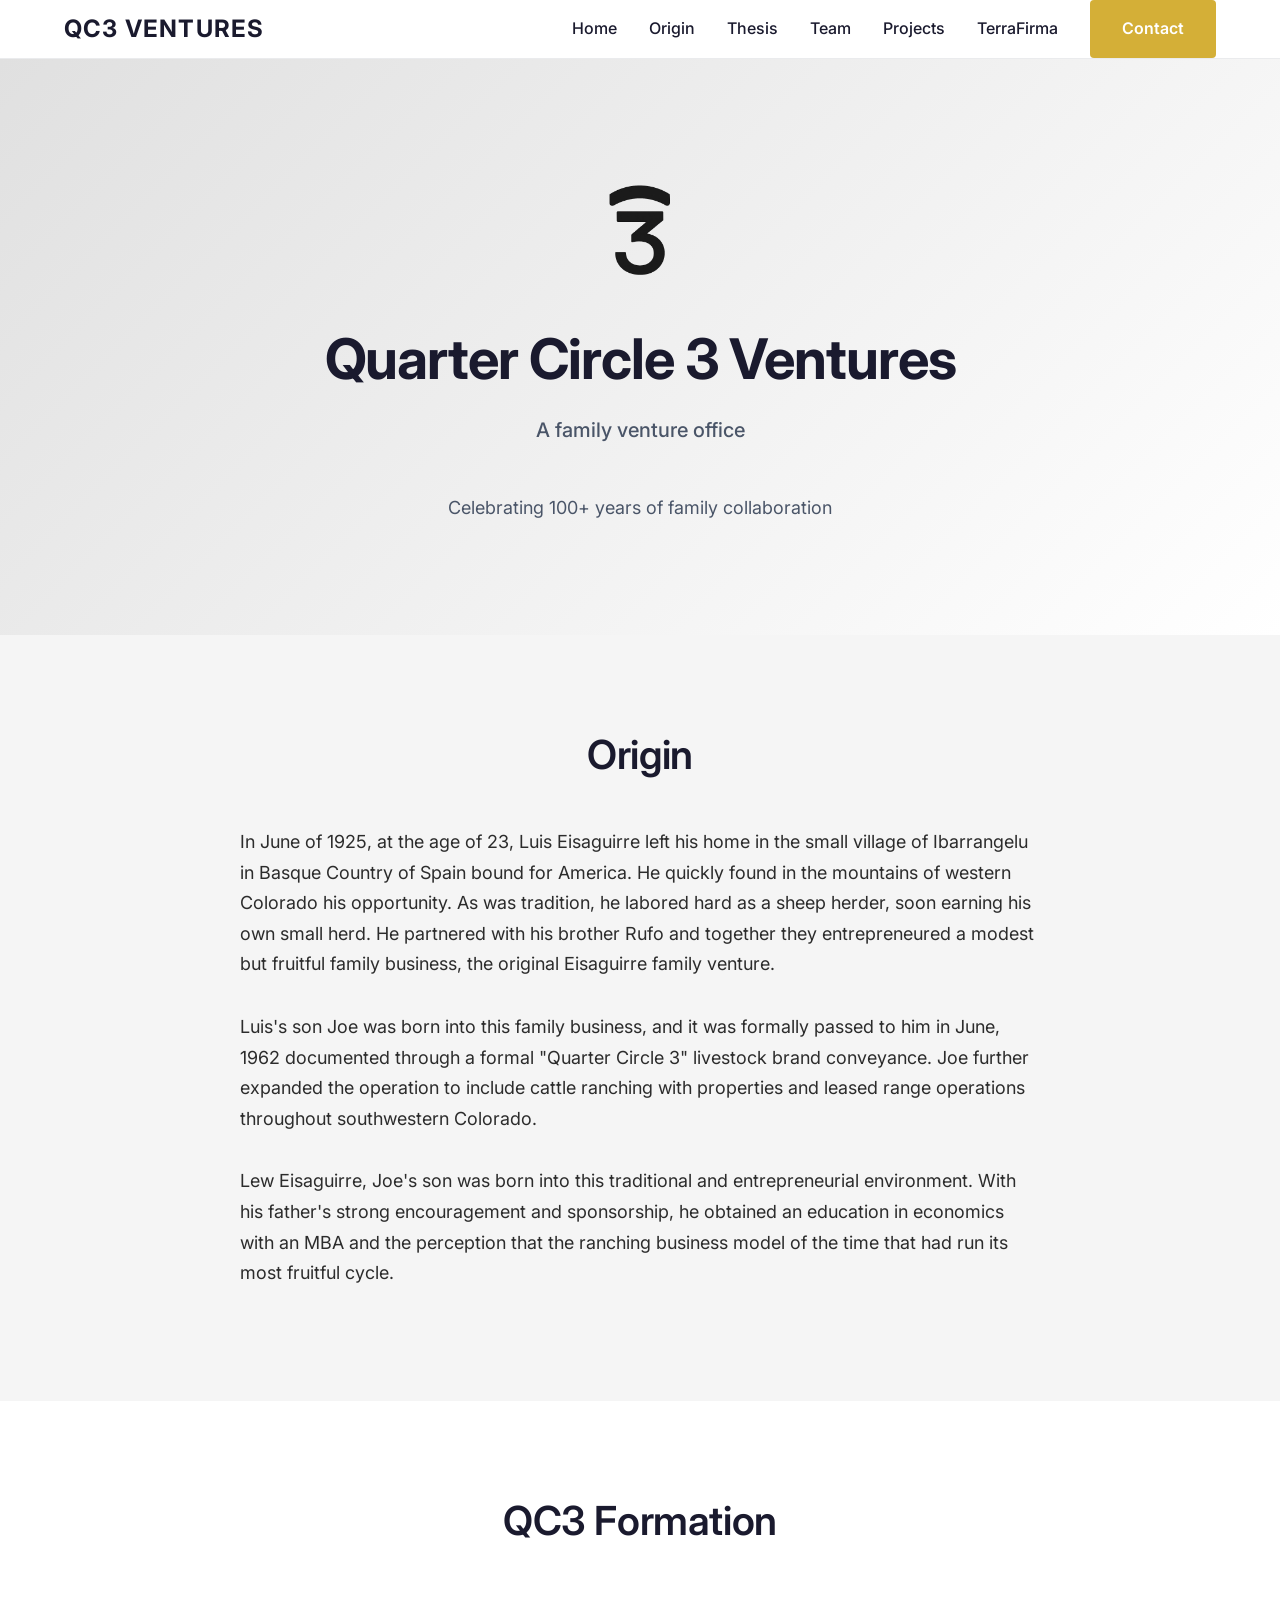
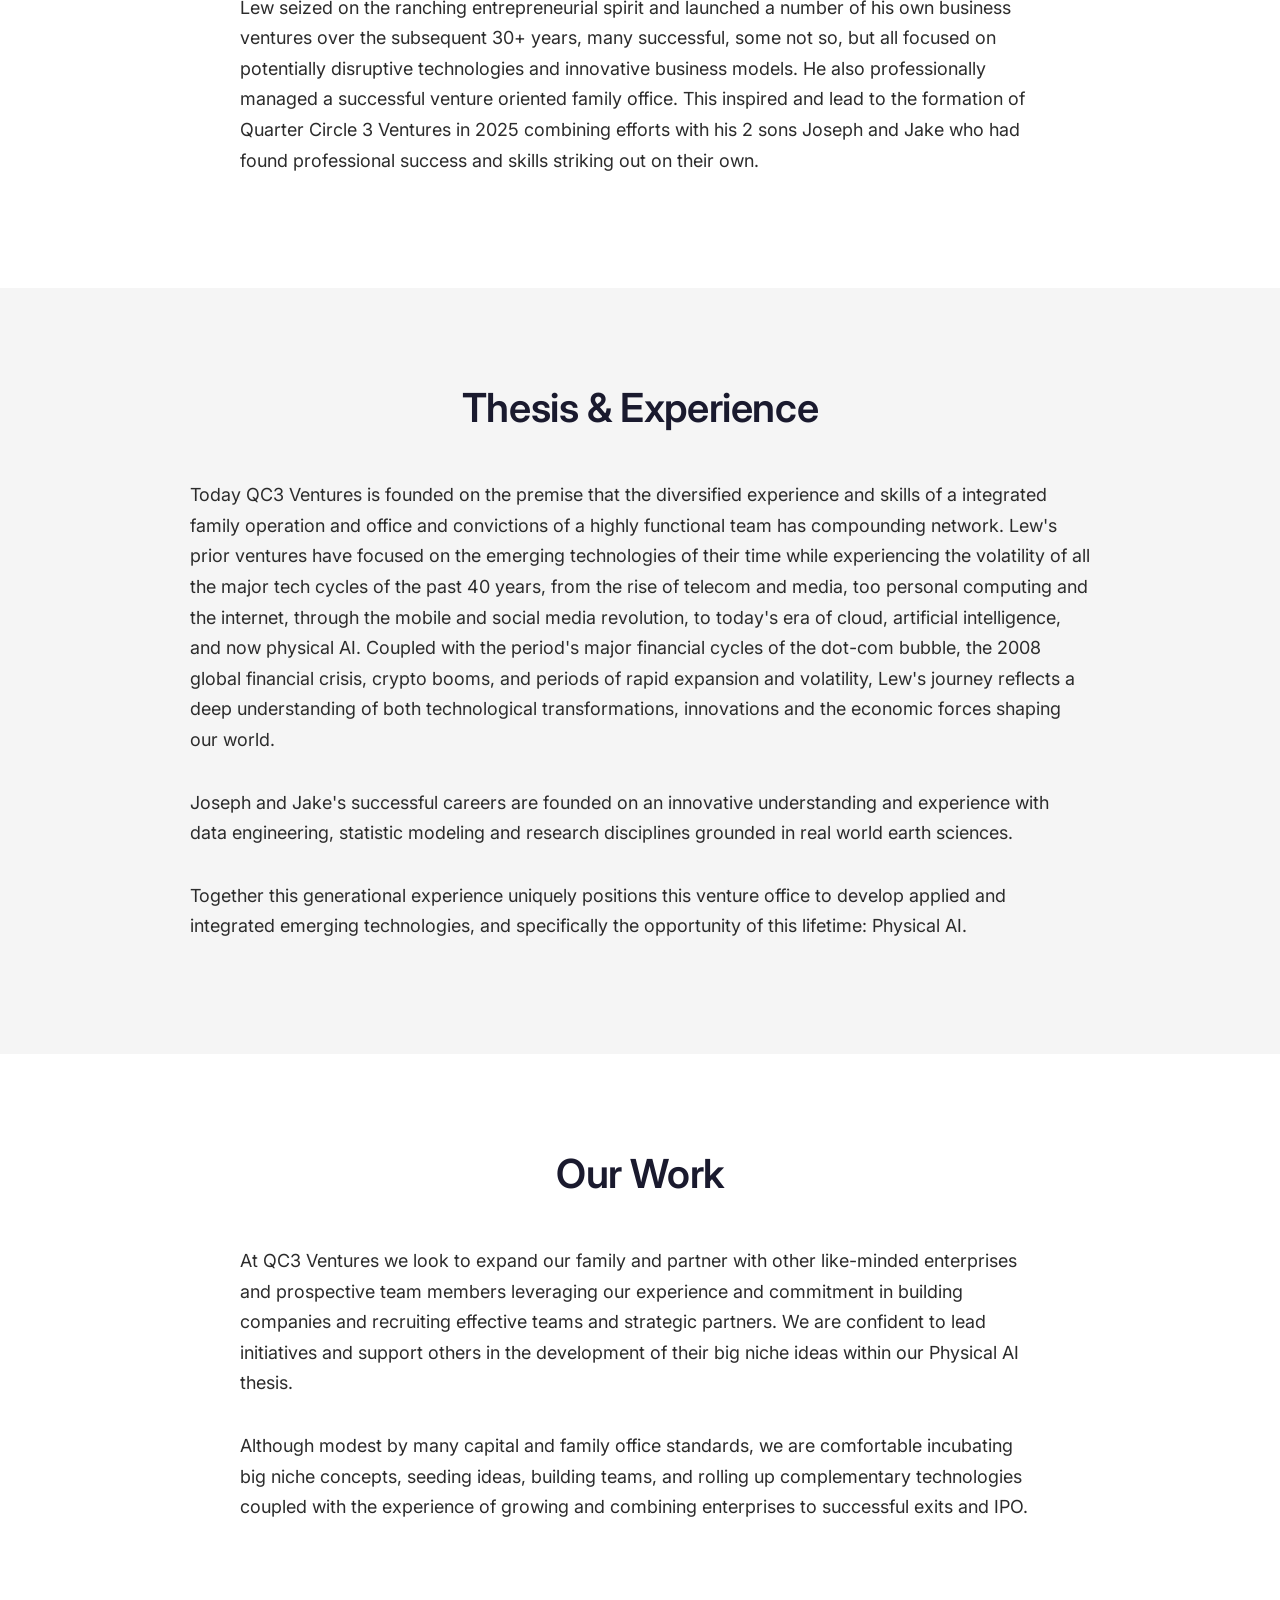
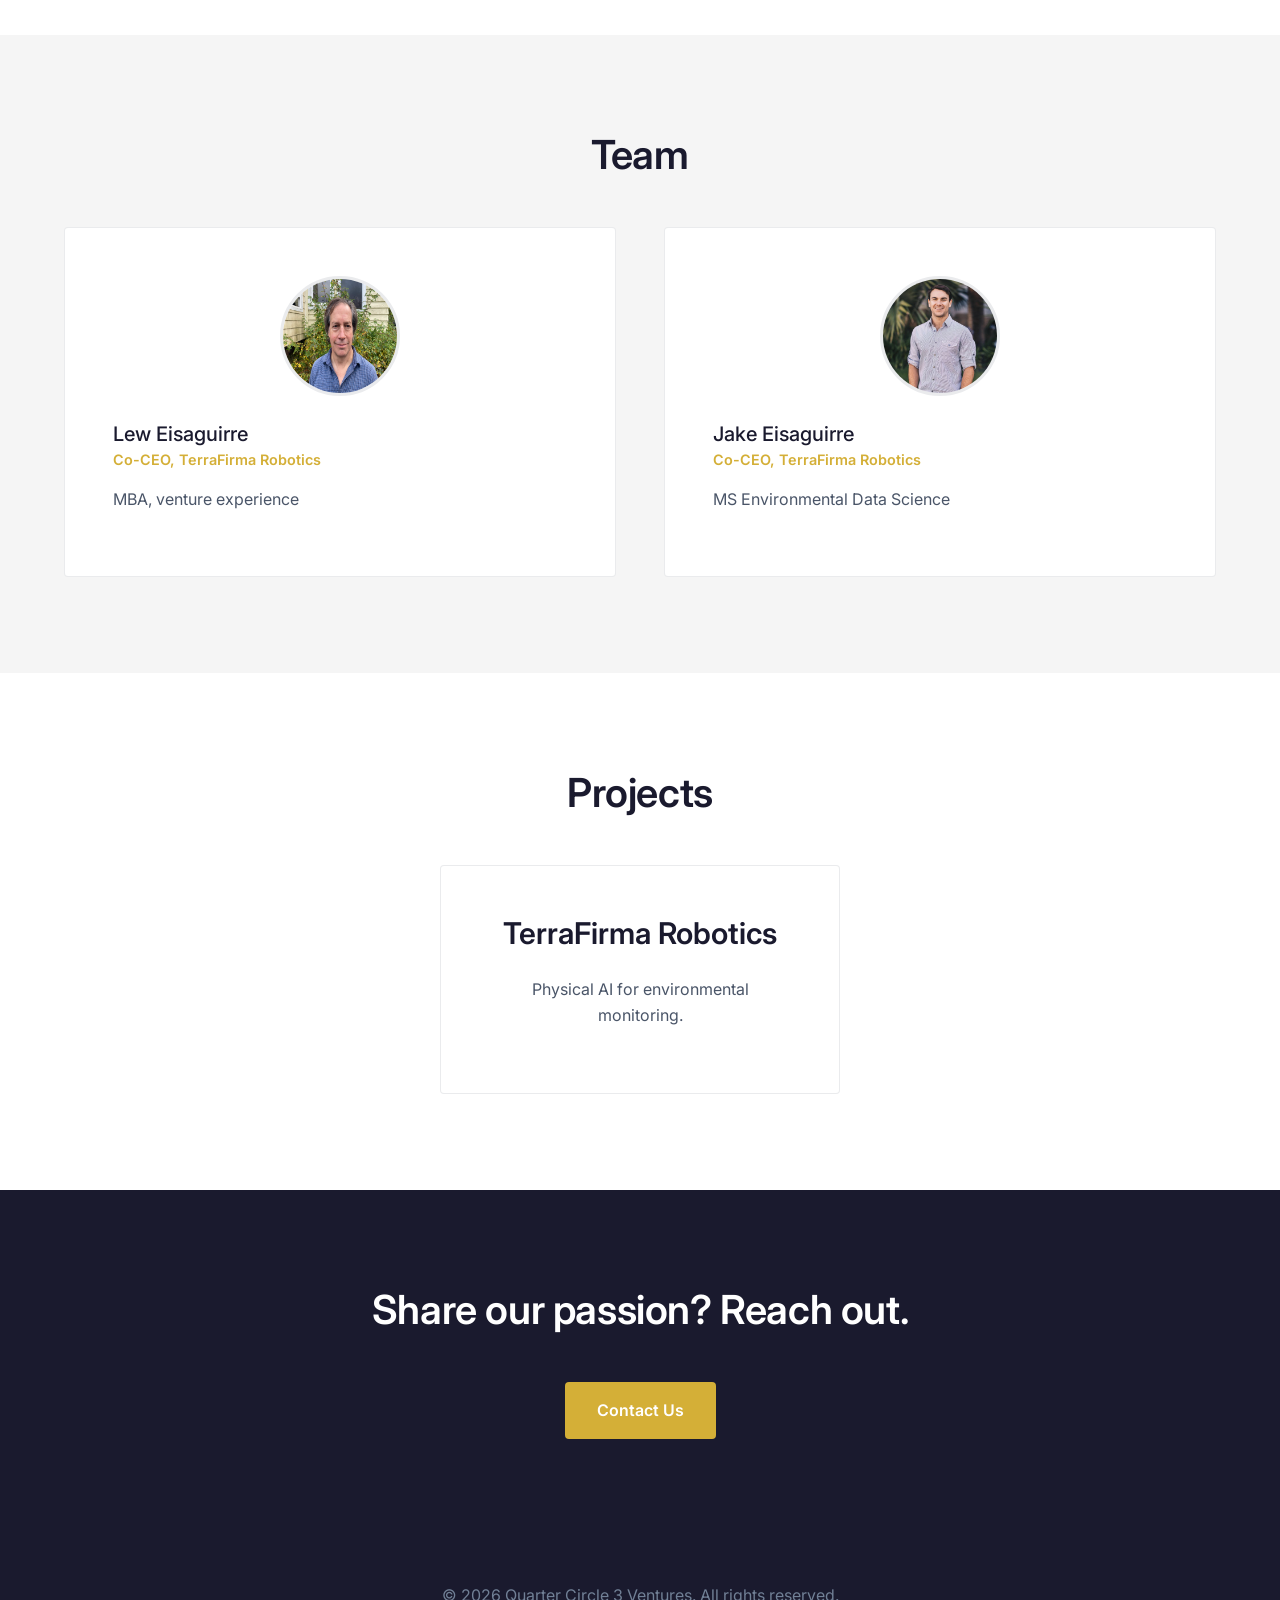
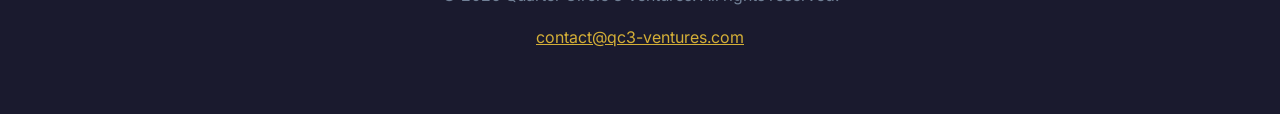
==== index.html @ de8685ce "QC3 Ventures website - single page with TerraFirma tab" ====
<!DOCTYPE html>
<html lang="en">
<head>
    <meta charset="UTF-8">
    <meta name="viewport" content="width=device-width, initial-scale=1.0">
    <title>QC3 Ventures - Quarter Circle 3 Ventures</title>
    <meta name="description" content="Quarter Circle 3 Ventures - A family venture office celebrating 100+ years of family collaboration.">
    <link rel="stylesheet" href="css/main.css">
</head>
<body>
    <!-- Header -->
    <header>
        <nav class="container">
            <a href="#hero" class="logo">QC3 VENTURES</a>
            <ul class="nav-menu">
                <li><a href="#hero" class="nav-link">Home</a></li>
                <li><a href="#origin" class="nav-link">Origin</a></li>
                <li><a href="#thesis" class="nav-link">Thesis</a></li>
                <li><a href="#team" class="nav-link">Team</a></li>
                <li><a href="#projects" class="nav-link">Projects</a></li>
                <li><a href="terrafirma.html" class="nav-link">TerraFirma</a></li>
                <li><a href="mailto:contact@qc3-ventures.com" class="btn btn-primary">Contact</a></li>
            </ul>
        </nav>
    </header>

    <!-- Hero Section -->
    <section id="hero" class="hero">
        <div class="container">
            <div class="hero-title-container">
                <img src="images/qc3-logo.png" alt="QC3 Logo" class="hero-logo">
                <h1>Quarter Circle 3 Ventures</h1>
            </div>
            <p class="tagline">A family venture office</p>
            <p style="font-size: 1.125rem; color: var(--color-slate-dark); margin-top: var(--spacing-md);">
                Celebrating 100+ years of family collaboration
            </p>
        </div>
    </section>

    <!-- Origin Story Section -->
    <section id="origin" class="section">
        <div class="container">
            <div class="section-header">
                <h2>Origin</h2>
            </div>
            
            <div style="max-width: 800px; margin: 0 auto;">
                <p style="font-size: 1.125rem; line-height: 1.7; margin-bottom: var(--spacing-lg);">
                    In June of 1925, at the age of 23, Luis Eisaguirre left his home in the small village of Ibarrangelu in Basque Country of Spain bound for America. He quickly found in the mountains of western Colorado his opportunity. As was tradition, he labored hard as a sheep herder, soon earning his own small herd. He partnered with his brother Rufo and together they entrepreneured a modest but fruitful family business, the original Eisaguirre family venture.
                </p>
                
                <p style="font-size: 1.125rem; line-height: 1.7; margin-bottom: var(--spacing-lg);">
                    Luis's son Joe was born into this family business, and it was formally passed to him in June, 1962 documented through a formal "Quarter Circle 3" livestock brand conveyance. Joe further expanded the operation to include cattle ranching with properties and leased range operations throughout southwestern Colorado.
                </p>
                
                <p style="font-size: 1.125rem; line-height: 1.7;">
                    Lew Eisaguirre, Joe's son was born into this traditional and entrepreneurial environment. With his father's strong encouragement and sponsorship, he obtained an education in economics with an MBA and the perception that the ranching business model of the time that had run its most fruitful cycle.
                </p>
            </div>
        </div>
    </section>

    <!-- Lew's Journey & QC3 Formation Section -->
    <section id="journey" class="section" style="background: var(--color-white);">
        <div class="container">
            <div class="section-header">
                <h2>QC3 Formation</h2>
            </div>
            
            <div style="max-width: 800px; margin: 0 auto;">
                <p style="font-size: 1.125rem; line-height: 1.7;">
                    Lew seized on the ranching entrepreneurial spirit and launched a number of his own business ventures over the subsequent 30+ years, many successful, some not so, but all focused on potentially disruptive technologies and innovative business models. He also professionally managed a successful venture oriented family office. This inspired and lead to the formation of Quarter Circle 3 Ventures in 2025 combining efforts with his 2 sons Joseph and Jake who had found professional success and skills striking out on their own.
                </p>
            </div>
        </div>
    </section>

    <!-- Thesis & Experience Section -->
    <section id="thesis" class="section">
        <div class="container">
            <div class="section-header">
                <h2>Thesis & Experience</h2>
            </div>
            
            <div style="max-width: 900px; margin: 0 auto;">
                <p style="font-size: 1.125rem; line-height: 1.7; margin-bottom: var(--spacing-lg);">
                    Today QC3 Ventures is founded on the premise that the diversified experience and skills of a integrated family operation and office and convictions of a highly functional team has compounding network. Lew's prior ventures have focused on the emerging technologies of their time while experiencing the volatility of all the major tech cycles of the past 40 years, from the rise of telecom and media, too personal computing and the internet, through the mobile and social media revolution, to today's era of cloud, artificial intelligence, and now physical AI. Coupled with the period's major financial cycles of the dot-com bubble, the 2008 global financial crisis, crypto booms, and periods of rapid expansion and volatility, Lew's journey reflects a deep understanding of both technological transformations, innovations and the economic forces shaping our world.
                </p>
                
                <p style="font-size: 1.125rem; line-height: 1.7; margin-bottom: var(--spacing-lg);">
                    Joseph and Jake's successful careers are founded on an innovative understanding and experience with data engineering, statistic modeling and research disciplines grounded in real world earth sciences.
                </p>
                
                <p style="font-size: 1.125rem; line-height: 1.7;">
                    Together this generational experience uniquely positions this venture office to develop applied and integrated emerging technologies, and specifically the opportunity of this lifetime: Physical AI.
                </p>
            </div>
        </div>
    </section>

    <!-- What We Do Section -->
    <section id="what-we-do" class="section" style="background: var(--color-white);">
        <div class="container">
            <div class="section-header">
                <h2>Our Work</h2>
            </div>
            
            <div style="max-width: 800px; margin: 0 auto;">
                <p style="font-size: 1.125rem; line-height: 1.7; margin-bottom: var(--spacing-lg);">
                    At QC3 Ventures we look to expand our family and partner with other like-minded enterprises and prospective team members leveraging our experience and commitment in building companies and recruiting effective teams and strategic partners. We are confident to lead initiatives and support others in the development of their big niche ideas within our Physical AI thesis.
                </p>
                
                <p style="font-size: 1.125rem; line-height: 1.7;">
                    Although modest by many capital and family office standards, we are comfortable incubating big niche concepts, seeding ideas, building teams, and rolling up complementary technologies coupled with the experience of growing and combining enterprises to successful exits and IPO.
                </p>
            </div>
        </div>
    </section>

    <!-- Team Section -->
    <section id="team" class="section">
        <div class="container">
            <div class="section-header">
                <h2>Team</h2>
            </div>
            
            <div class="card-grid">
                <div class="card">
                    <img src="images/lew-headshot.png" alt="Lew Eisaguirre" class="team-avatar">
                    <h4>Lew Eisaguirre</h4>
                    <div class="role">Co-CEO, TerraFirma Robotics</div>
                    <p>MBA, venture experience</p>
                </div>
                
                <div class="card">
                    <img src="images/jake-headshot.jpeg" alt="Jake Eisaguirre" class="team-avatar">
                    <h4>Jake Eisaguirre</h4>
                    <div class="role">Co-CEO, TerraFirma Robotics</div>
                    <p>MS Environmental Data Science</p>
                </div>
            </div>
        </div>
    </section>

    <!-- Projects Section -->
    <section id="projects" class="section" style="background: var(--color-white);">
        <div class="container">
            <div class="section-header">
                <h2>Projects</h2>
            </div>
            
            <div style="text-align: center;">
                <div class="card" style="display: inline-block; max-width: 400px;">
                    <h3>
                        <a href="terrafirma.html" style="text-decoration: none; color: var(--color-charcoal);">TerraFirma Robotics</a>
                    </h3>
                    <p>Physical AI for environmental monitoring.</p>
                </div>
            </div>
        </div>
    </section>

    <!-- Call to Action Section -->
    <section id="contact" class="section" style="background: var(--color-charcoal); color: var(--color-white);">
        <div class="container" style="text-align: center;">
            <h2 style="color: var(--color-white); margin-bottom: var(--spacing-md);">
                Share our passion? Reach out.
            </h2>
            <div style="margin-top: var(--spacing-xl);">
                <a href="mailto:contact@qc3-ventures.com" class="btn btn-primary">Contact Us</a>
            </div>
        </div>
    </section>

    <!-- Footer -->
    <footer>
        <div class="container">
            <p>&copy; 2026 Quarter Circle 3 Ventures. All rights reserved.</p>
            <p style="margin-top: var(--spacing-xs);">
                <a href="mailto:contact@qc3-ventures.com" style="color: var(--color-gold);">contact@qc3-ventures.com</a>
            </p>
        </div>
    </footer>

    <!-- JavaScript for smooth navigation -->
    <script src="js/main.js"></script>
</body>
</html>
---- css/main.css ----
/* QC3 Ventures - Main Stylesheet */
@import url('https://fonts.googleapis.com/css2?family=Inter:wght@300;400;500;600;700&display=swap');

/* CSS Variables - Brand Colors */
:root {
  /* Primary Colors */
  --color-charcoal: #1a1a2e;
  --color-charcoal-light: #2a2d42;
  --color-gray-bg: #f5f5f5;
  --color-gray-content: #e0e0e0;
  
  /* Accent Colors */
  --color-gold: #D4AF37;
  --color-gold-light: #F4E4BC;
  
  /* Supporting Colors */
  --color-slate-dark: #4a5568;
  --color-slate-light: #718096;
  --color-white: #FFFFFF;
  
  /* Typography */
  --font-family: 'Inter', sans-serif;
  
  /* Spacing (8px base unit) */
  --spacing-xs: 0.5rem;  /* 8px */
  --spacing-sm: 1rem;    /* 16px */
  --spacing-md: 1.5rem;  /* 24px */
  --spacing-lg: 2rem;    /* 32px */
  --spacing-xl: 3rem;    /* 48px */
  --spacing-2xl: 4rem;   /* 64px */
  --spacing-3xl: 6rem;   /* 96px */
  
  /* Border radius */
  --border-radius: 4px;
  
  /* Transitions */
  --transition: 200ms ease-in-out;
  
  /* Container */
  --container-max-width: 1200px;
}

/* Reset and Base Styles */
* {
  margin: 0;
  padding: 0;
  box-sizing: border-box;
}

html {
  scroll-behavior: smooth;
}

body {
  font-family: var(--font-family);
  line-height: 1.6;
  color: #2C2C2C;
  background-color: var(--color-gray-bg);
}

/* Typography Scale */
h1 {
  font-size: 3.5rem;
  font-weight: 700;
  color: var(--color-charcoal);
  line-height: 1.1;
  letter-spacing: -0.02em;
}

h2 {
  font-size: 2.5rem;
  font-weight: 600;
  color: var(--color-charcoal);
  line-height: 1.2;
  letter-spacing: -0.01em;
}

h3 {
  font-size: 1.875rem;
  font-weight: 600;
  color: var(--color-charcoal);
  line-height: 1.3;
}

h4 {
  font-size: 1.25rem;
  font-weight: 500;
  color: var(--color-charcoal);
  line-height: 1.4;
}

p {
  font-size: 1rem;
  font-weight: 400;
  line-height: 1.6;
  margin-bottom: var(--spacing-sm);
}

small {
  font-size: 0.875rem;
  color: var(--color-slate-light);
}

/* Container and Grid */
.container {
  max-width: var(--container-max-width);
  margin: 0 auto;
  padding: 0 var(--spacing-md);
}

.grid-12 {
  display: grid;
  grid-template-columns: repeat(12, 1fr);
  gap: var(--spacing-md);
}

/* Header and Navigation */
header {
  background: var(--color-white);
  border-bottom: 1px solid rgba(51, 65, 85, 0.1);
  position: sticky;
  top: 0;
  z-index: 1000;
  backdrop-filter: blur(8px);
  background: rgba(255, 255, 255, 0.95);
}

nav {
  display: flex;
  justify-content: space-between;
  align-items: center;
  padding: var(--spacing-md) 0;
}

.logo {
  font-size: 1.5rem;
  font-weight: 700;
  color: var(--color-charcoal);
  text-decoration: none;
  letter-spacing: 0.05em;
}

.nav-menu {
  display: flex;
  list-style: none;
  gap: var(--spacing-lg);
  align-items: center;
}

.nav-link {
  text-decoration: none;
  color: var(--color-charcoal);
  font-weight: 500;
  transition: color var(--transition);
}

.nav-link:hover {
  color: var(--color-gold);
}

/* Buttons */
.btn {
  display: inline-block;
  padding: var(--spacing-sm) var(--spacing-lg);
  border: none;
  border-radius: var(--border-radius);
  font-family: var(--font-family);
  font-weight: 600;
  text-decoration: none;
  text-align: center;
  transition: all var(--transition);
  cursor: pointer;
  font-size: 1rem;
}

.btn-primary {
  background: var(--color-gold);
  color: var(--color-white);
}

.btn-primary:hover {
  background: var(--color-gold-light);
  color: var(--color-charcoal);
  transform: translateY(-1px);
}

.btn-secondary {
  background: transparent;
  color: var(--color-charcoal);
  border: 2px solid var(--color-charcoal);
}

.btn-secondary:hover {
  background: var(--color-charcoal);
  color: var(--color-white);
}

/* Hero Section */
.hero {
  padding: var(--spacing-3xl) 0;
  background: linear-gradient(135deg, var(--color-gray-content) 0%, var(--color-white) 100%);
  text-align: center;
}

.hero h1 {
  margin-bottom: var(--spacing-md);
  max-width: 800px;
  margin-left: auto;
  margin-right: auto;
}

.hero .tagline {
  font-size: 1.25rem;
  color: var(--color-slate-dark);
  margin-bottom: var(--spacing-xl);
  font-weight: 500;
}

.hero .cta-group {
  display: flex;
  gap: var(--spacing-md);
  justify-content: center;
  align-items: center;
  flex-wrap: wrap;
}

/* Hero Title with Logo */
.hero-title-container {
  text-align: center;
  margin-bottom: var(--spacing-md);
}

.hero-logo {
  width: 150px;
  height: auto;
  border-radius: var(--border-radius);
  margin: 0 auto var(--spacing-md);
  display: block;
}

/* Team Avatar Styles */
.team-avatar {
  width: 120px;
  height: 120px;
  border-radius: 50%;
  object-fit: cover;
  margin: 0 auto var(--spacing-md);
  display: block;
  border: 3px solid rgba(51, 65, 85, 0.1);
}

/* Ensure text on dark backgrounds stays light */
section[style*="background: var(--color-charcoal)"] h2,
section[style*="background: var(--color-charcoal)"] p {
  color: var(--color-white) !important;
}

/* Sections */
.section {
  padding: var(--spacing-3xl) 0;
}

.section-header {
  text-align: center;
  margin-bottom: var(--spacing-xl);
}

.section-description {
  max-width: 600px;
  margin: var(--spacing-md) auto var(--spacing-xl);
  text-align: center;
  font-size: 1.125rem;
  color: var(--color-slate-dark);
}

/* Cards */
.card-grid {
  display: grid;
  gap: var(--spacing-xl);
  grid-template-columns: repeat(auto-fit, minmax(300px, 1fr));
}

.card {
  background: var(--color-white);
  border-radius: var(--border-radius);
  padding: var(--spacing-xl);
  border: 1px solid rgba(51, 65, 85, 0.1);
  transition: transform var(--transition), box-shadow var(--transition);
}

.card:hover {
  transform: translateY(-2px);
  box-shadow: 0 8px 25px rgba(0, 0, 0, 0.1);
}

.card h3 {
  margin-bottom: var(--spacing-md);
}

.card p {
  color: var(--color-slate-dark);
}

/* Portfolio specific */
.portfolio-item {
  display: flex;
  align-items: flex-start;
  gap: var(--spacing-md);
  margin-bottom: var(--spacing-xl);
}

.portfolio-status {
  display: inline-block;
  padding: var(--spacing-xs) var(--spacing-sm);
  background: var(--color-gold);
  color: var(--color-white);
  font-size: 0.75rem;
  font-weight: 600;
  text-transform: uppercase;
  border-radius: var(--border-radius);
  letter-spacing: 0.05em;
  margin-bottom: var(--spacing-sm);
}

.portfolio-status.stealth {
  background: var(--color-slate-dark);
}

.portfolio-status.development {
  background: var(--color-charcoal);
}

/* Team/About */
.team-grid {
  display: grid;
  gap: var(--spacing-xl);
  grid-template-columns: repeat(auto-fit, minmax(280px, 1fr));
}

.team-member {
  text-align: center;
  background: var(--color-white);
  border-radius: var(--border-radius);
  padding: var(--spacing-xl);
  border: 1px solid rgba(51, 65, 85, 0.1);
}

/* Team member images removed for QC3 Ventures rebuild */

.team-member h4 {
  margin-bottom: var(--spacing-xs);
}

.team-member .role,
.card .role {
  color: var(--color-gold);
  font-weight: 600;
  margin-bottom: var(--spacing-sm);
  font-size: 0.9rem;
}

.team-member .credentials {
  font-size: 0.875rem;
  color: var(--color-slate-light);
  margin-bottom: var(--spacing-sm);
}

/* Footer */
footer {
  background: var(--color-charcoal);
  color: var(--color-white);
  text-align: center;
  padding: var(--spacing-xl) 0;
}

footer p {
  color: var(--color-slate-light);
}

/* Responsive Design */
@media (max-width: 768px) {
  :root {
    --spacing-3xl: 3rem;
  }
  
  h1 { font-size: 2.5rem; }
  h2 { font-size: 2rem; }
  h3 { font-size: 1.5rem; }
  
  .nav-menu {
    gap: var(--spacing-md);
  }
  
  .hero .cta-group {
    flex-direction: column;
    align-items: stretch;
  }
  
  .container {
    padding: 0 var(--spacing-sm);
  }
  
  .grid-12 {
    grid-template-columns: 1fr;
  }
  
  .hero-title-container {
    flex-direction: column;
    gap: var(--spacing-sm);
  }
  
  .hero-logo {
    width: 120px;
  }
  
  .team-avatar {
    width: 100px;
    height: 100px;
  }
}

/* Focus States for Accessibility */
.nav-link:focus,
.btn:focus {
  outline: 2px solid var(--color-gold);
  outline-offset: 2px;
}

/* Smooth scrolling for same-page navigation */
html {
  scroll-behavior: smooth;
}
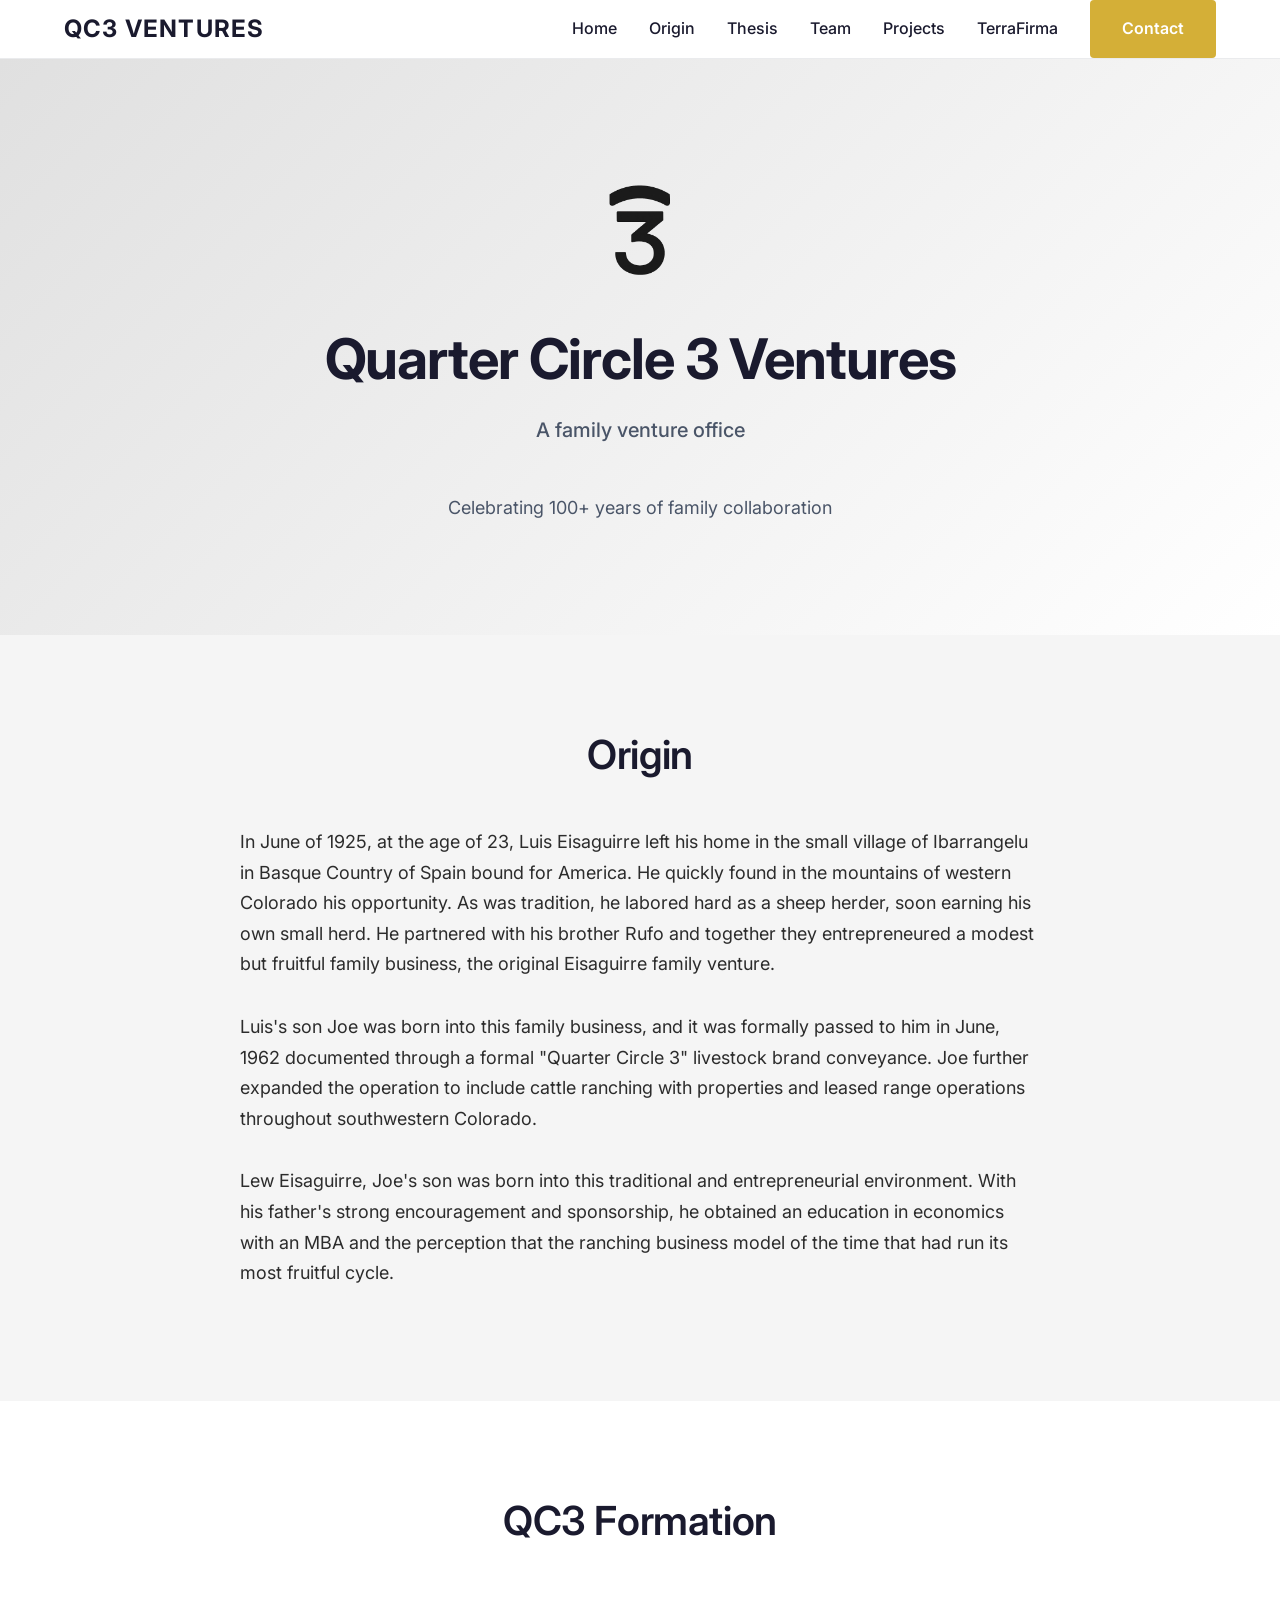
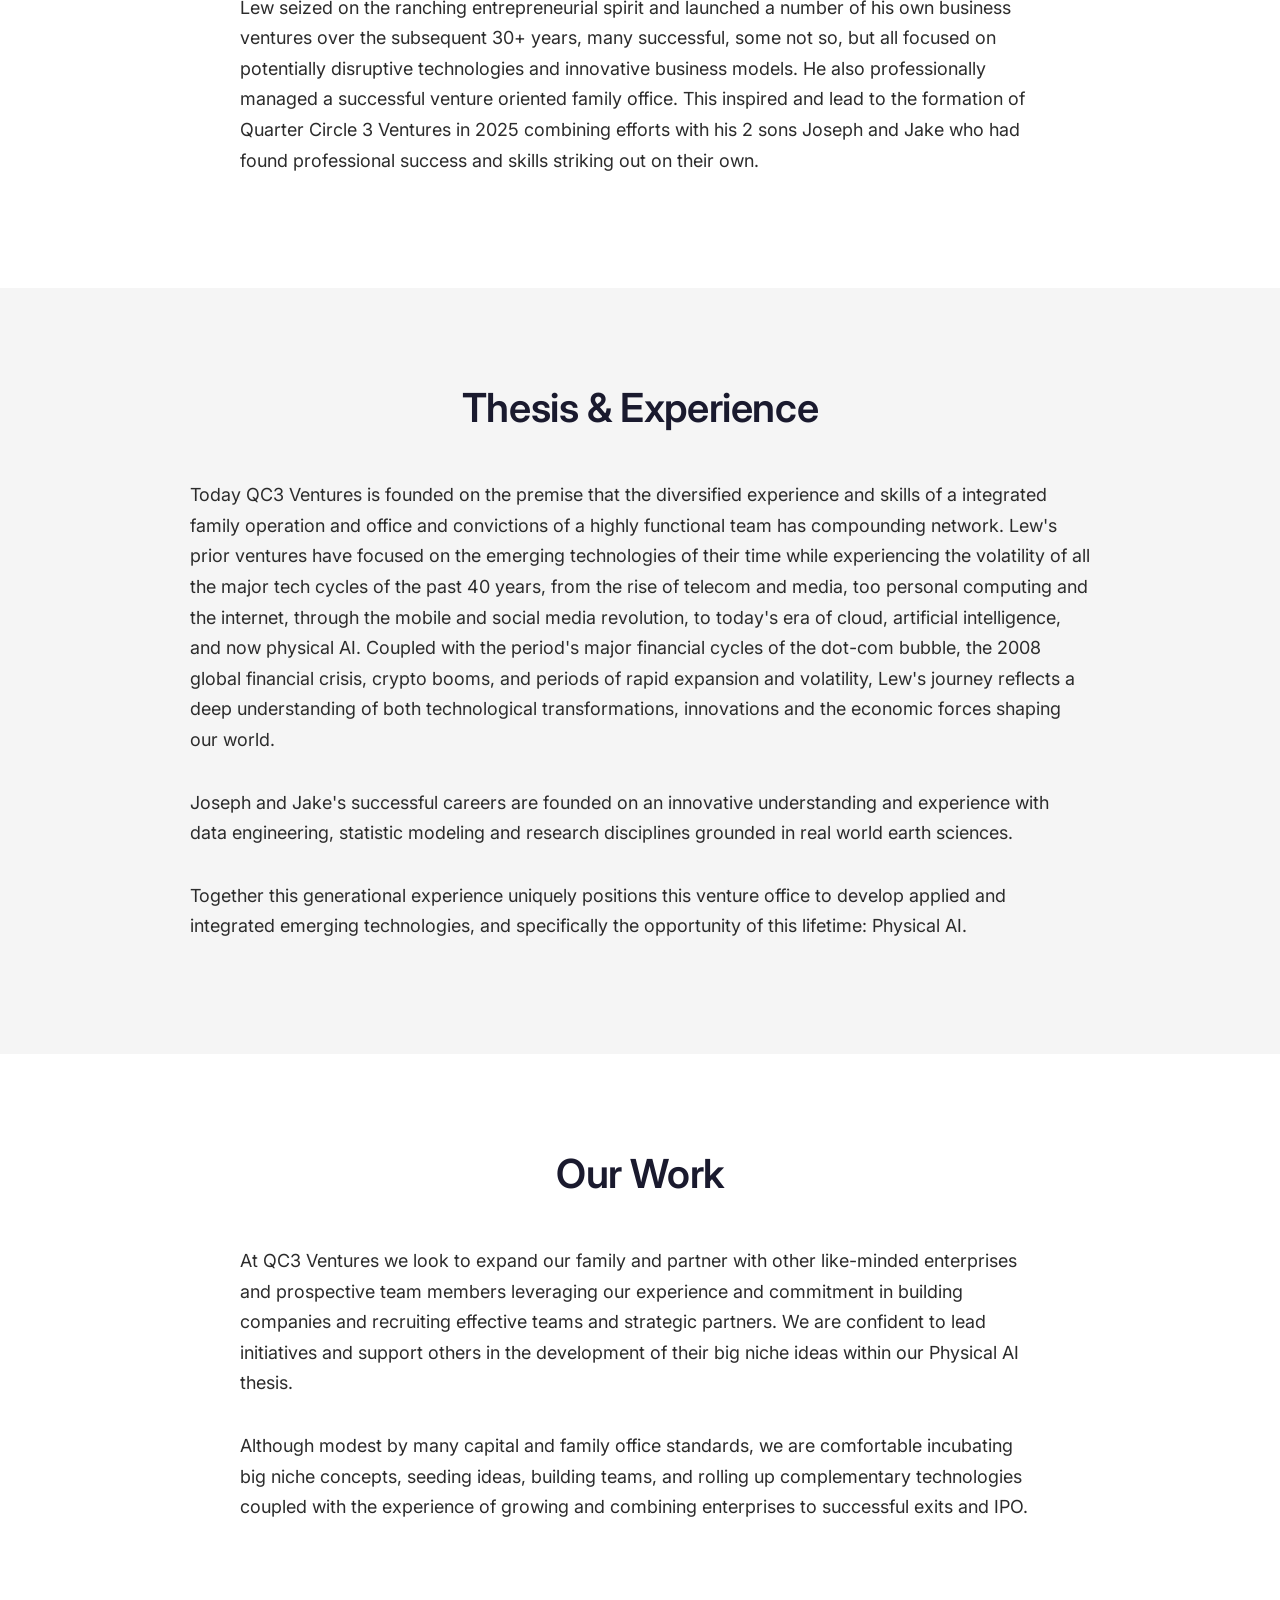
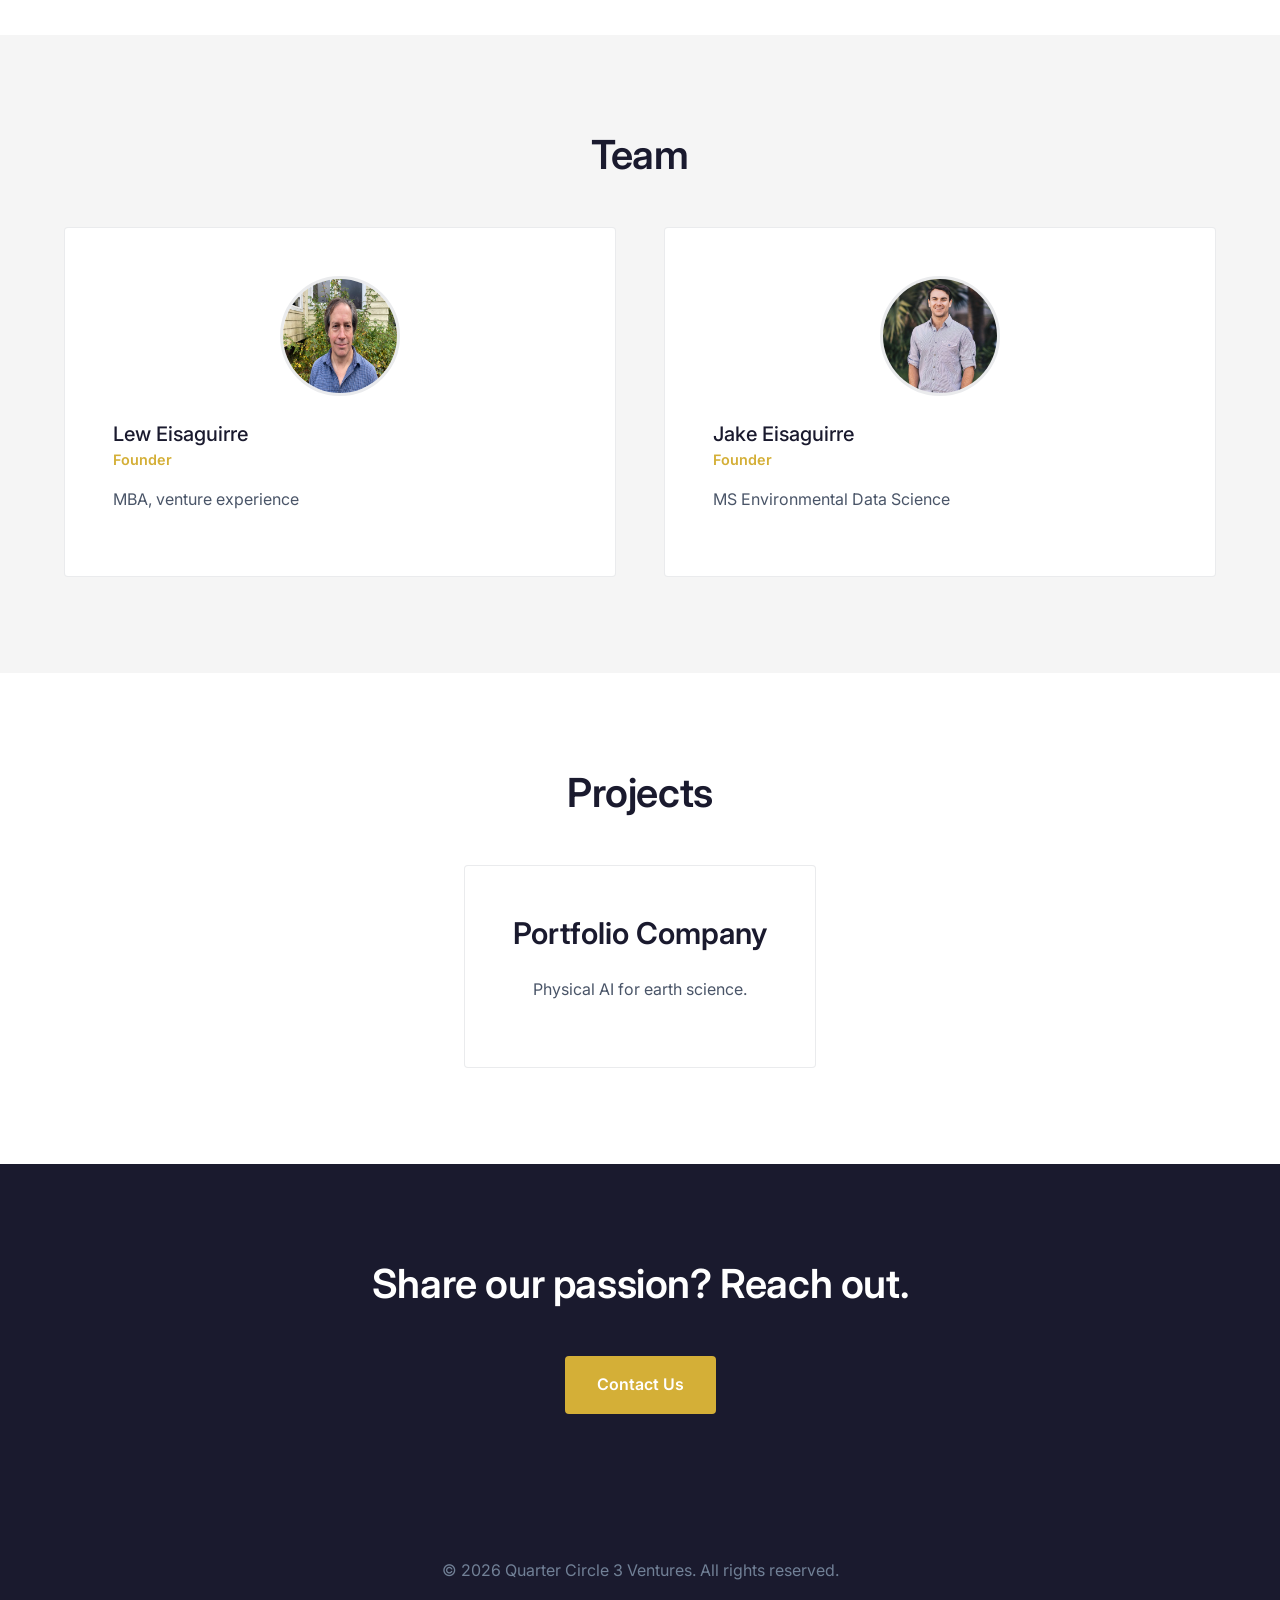
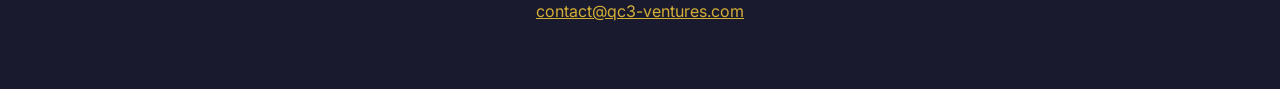
==== commit fac38252: "Stealth mode: founders only, remove TF references from home, remove team from TF tab" ====
--- a/index.html
+++ b/index.html
@@ -129,14 +129,14 @@
                 <div class="card">
                     <img src="images/lew-headshot.png" alt="Lew Eisaguirre" class="team-avatar">
                     <h4>Lew Eisaguirre</h4>
-                    <div class="role">Co-CEO, TerraFirma Robotics</div>
+                    <div class="role">Founder</div>
                     <p>MBA, venture experience</p>
                 </div>
                 
                 <div class="card">
                     <img src="images/jake-headshot.jpeg" alt="Jake Eisaguirre" class="team-avatar">
                     <h4>Jake Eisaguirre</h4>
-                    <div class="role">Co-CEO, TerraFirma Robotics</div>
+                    <div class="role">Founder</div>
                     <p>MS Environmental Data Science</p>
                 </div>
             </div>
@@ -153,9 +153,9 @@
             <div style="text-align: center;">
                 <div class="card" style="display: inline-block; max-width: 400px;">
                     <h3>
-                        <a href="terrafirma.html" style="text-decoration: none; color: var(--color-charcoal);">TerraFirma Robotics</a>
+                        <a href="terrafirma.html" style="text-decoration: none; color: var(--color-charcoal);">Portfolio Company</a>
                     </h3>
-                    <p>Physical AI for environmental monitoring.</p>
+                    <p>Physical AI for earth science.</p>
                 </div>
             </div>
         </div>
